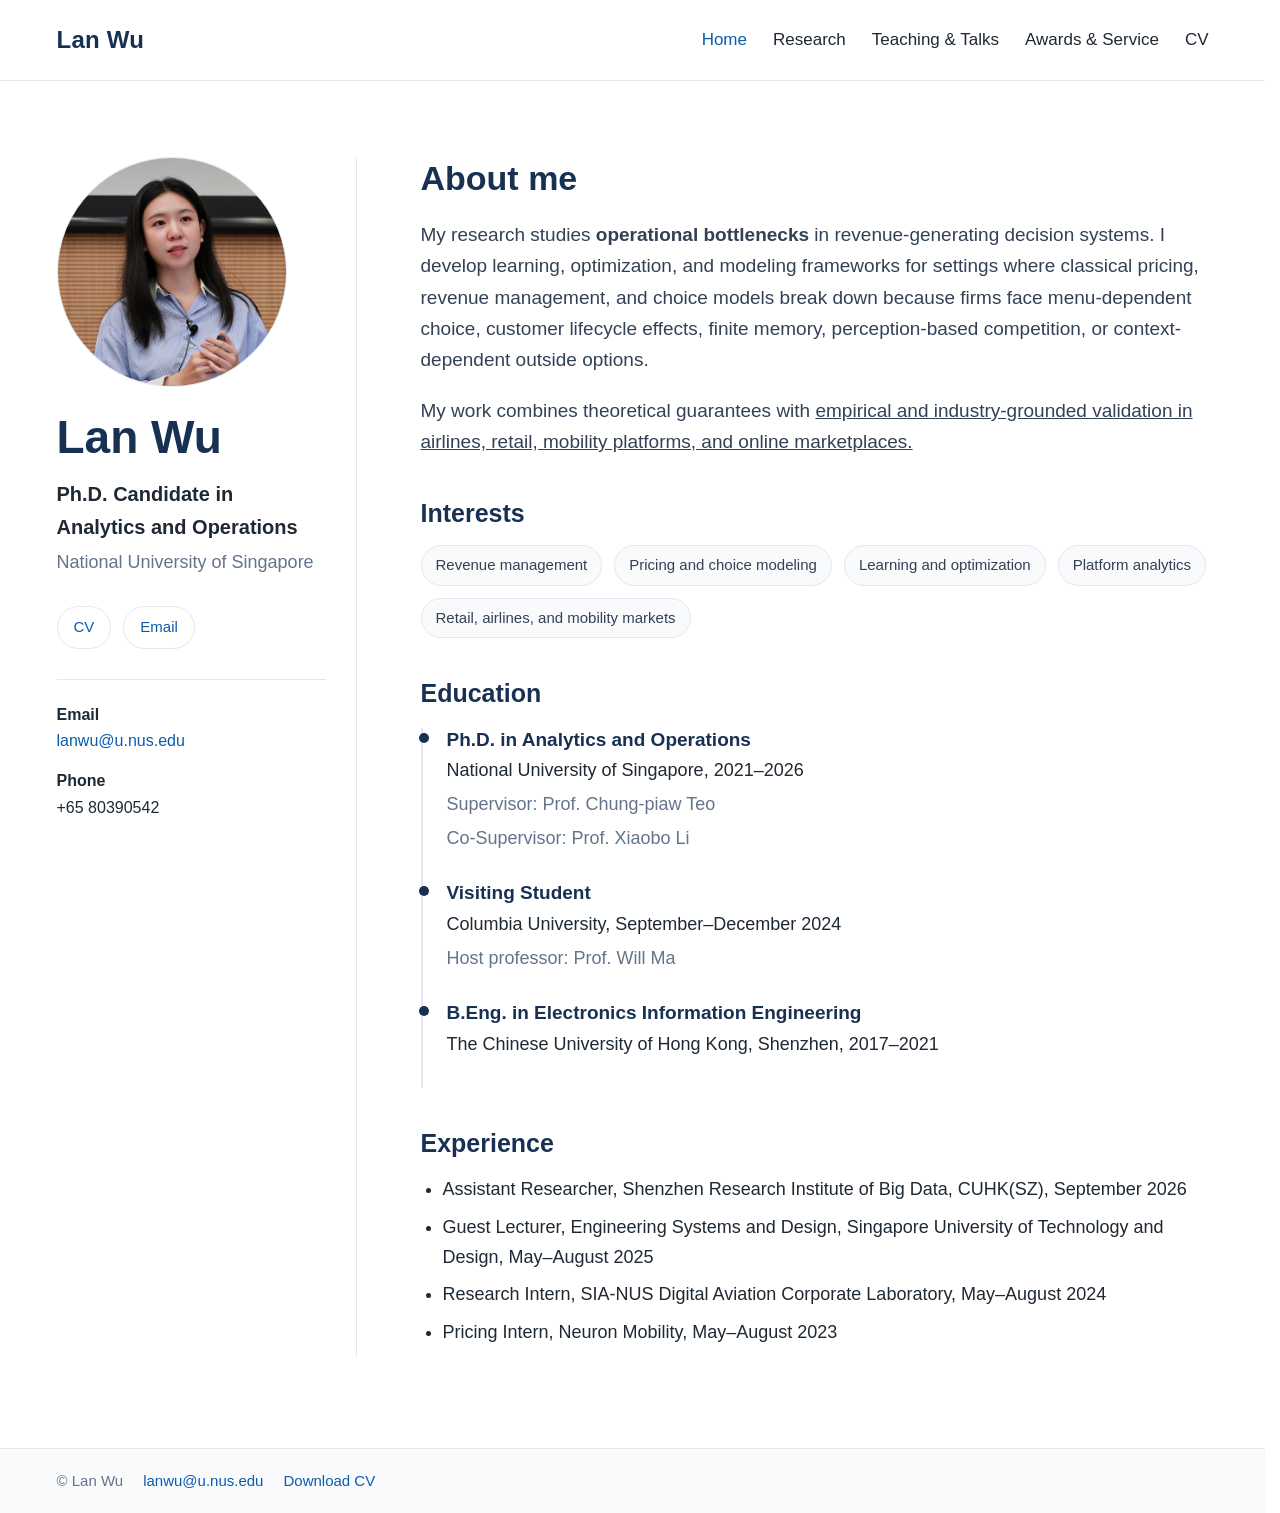
==== index.html @ 35bc18ba "Improve mobile layout" ====
<!doctype html>
<html lang="en">
<head>
  <meta charset="utf-8">
  <meta name="viewport" content="width=device-width, initial-scale=1">
  <meta name="description" content="Lan Wu — Ph.D. Candidate in Analytics and Operations at the National University of Singapore.">
  <title>Lan Wu</title>
  <link rel="stylesheet" href="style.css?v=20260703-mobile">
</head>
<body>
  <header class="site-header">
    <nav class="nav" aria-label="Primary navigation">
      <a class="brand" href="index.html">Lan Wu</a>
      <div class="nav-links">
        <a class="active" aria-current="page" href="index.html">Home</a>
        <a  href="research.html">Research</a>
        <a  href="teaching.html">Teaching &amp; Talks</a>
        <a  href="awards.html">Awards &amp; Service</a>
        <a href="Lan_Wu_CV.pdf">CV</a>
      </div>
    </nav>
  </header>

  <main class="container home-layout">
    <aside class="profile-panel" aria-label="Profile summary">
      <img class="avatar" src="Head.png" alt="Portrait of Lan Wu">
      <h1>Lan Wu</h1>
      <p class="role">Ph.D. Candidate in Analytics and Operations</p>
      <p class="affiliation">National University of Singapore</p>
      <div class="button-row">
        <a class="button" href="Lan_Wu_CV.pdf">CV</a>
        <a class="button" href="mailto:lanwu@u.nus.edu">Email</a>
      </div>
      <div class="contact-box">
        <p><strong>Email</strong><br><a href="mailto:lanwu@u.nus.edu">lanwu@u.nus.edu</a></p>
        <p><strong>Phone</strong><br>+65 80390542</p>
      </div>
    </aside>

    <section class="main-copy">
      <h2>About me</h2>
      <p>
        My research studies <strong>operational bottlenecks</strong> in revenue-generating decision systems. I develop learning,
        optimization, and modeling frameworks for settings where classical pricing, revenue management, and choice
        models break down because firms face menu-dependent choice, customer lifecycle effects, finite memory,
        perception-based competition, or context-dependent outside options.
      </p>
      <p>
        My work combines theoretical guarantees with <u>empirical and industry-grounded validation in airlines, retail,
        mobility platforms, and online marketplaces.</u>
      </p>

      <h3>Interests</h3>
      <ul class="pill-list">
        <li>Revenue management</li>
        <li>Pricing and choice modeling</li>
        <li>Learning and optimization</li>
        <li>Platform analytics</li>
        <li>Retail, airlines, and mobility markets</li>
      </ul>

      <h3>Education</h3>
      <div class="timeline">
        <article>
          <h4>Ph.D. in Analytics and Operations</h4>
          <p>National University of Singapore, 2021–2026</p>
          <p class="muted">Supervisor: Prof. Chung-piaw Teo</p>
          <p class="muted">Co-Supervisor: Prof. Xiaobo Li</p>
        </article>
        <article>
          <h4>Visiting Student</h4>
          <p>Columbia University, September–December 2024</p>
          <p class="muted">Host professor: Prof. Will Ma</p>
        </article>
        <article>
          <h4>B.Eng. in Electronics Information Engineering</h4>
          <p>The Chinese University of Hong Kong, Shenzhen, 2017–2021</p>
        </article>
      </div>

      <h3>Experience</h3>
      <ul class="clean-list">
        <li>Assistant Researcher, Shenzhen Research Institute of Big Data, CUHK(SZ), September 2026</li>
        <li>Guest Lecturer, Engineering Systems and Design, Singapore University of Technology and Design, May–August 2025</li>
        <li>Research Intern, SIA-NUS Digital Aviation Corporate Laboratory, May–August 2024</li>
        <li>Pricing Intern, Neuron Mobility, May–August 2023</li>
      </ul>
    </section>
  </main>

  <footer class="footer">
    <div class="container footer-inner">
      <span>© Lan Wu</span>
      <span><a href="mailto:lanwu@u.nus.edu">lanwu@u.nus.edu</a></span>
      <span><a href="Lan_Wu_CV.pdf">Download CV</a></span>
    </div>
  </footer>
</body>
</html>
---- style.css ----
:root {
  --bg: #ffffff;
  --ink: #1f2933;
  --muted: #64748b;
  --line: #e2e8f0;
  --soft: #f8fafc;
  --accent: #183153;
  --link: #0b5cad;
  --link-hover: #083f77;
  --paper-link: var(--ink);
  --paper-link-hover: var(--ink);
  --page-max: 1240px;
  --page-padding: 44px;
  --profile-width: 300px;
  --layout-gap: 64px;
}

* { box-sizing: border-box; }

html {
  scroll-behavior: smooth;
  overflow-y: scroll;
  scrollbar-gutter: stable;
  -webkit-text-size-adjust: 100%;
}

body {
  margin: 0;
  font-family: -apple-system, BlinkMacSystemFont, "Segoe UI", Roboto, Arial, sans-serif;
  font-size: 18px;
  line-height: 1.65;
  color: var(--ink);
  background: var(--bg);
}

img { max-width: 100%; }

a { color: var(--link); text-decoration: none; }
a:hover { color: var(--link-hover); text-decoration: underline; }

.site-header {
  border-bottom: 1px solid var(--line);
  background: rgba(255, 255, 255, 0.96);
  position: sticky;
  top: 0;
  z-index: 10;
}

.container {
  width: 100%;
  max-width: var(--page-max);
  margin: 0 auto;
  padding: 0 var(--page-padding);
}

.nav {
  width: 100%;
  max-width: var(--page-max);
  margin: 0 auto;
  padding: 20px var(--page-padding);
  display: flex;
  align-items: center;
  justify-content: space-between;
  gap: 28px;
}

.brand {
  color: var(--accent);
  font-weight: 700;
  font-size: 24px;
  letter-spacing: 0.01em;
}

.nav-links {
  display: flex;
  align-items: center;
  gap: 26px;
  flex-wrap: wrap;
  font-size: 17px;
}

.nav-links a { color: var(--ink); }
.nav-links a.active,
.nav-links a:hover { color: var(--link); }

.home-layout {
  width: 100%;
  display: grid;
  grid-template-columns: var(--profile-width) minmax(0, 1fr);
  gap: var(--layout-gap);
  padding-top: 76px;
  padding-bottom: 92px;
}

.profile-panel {
  border-right: 1px solid var(--line);
  padding-right: 30px;
}

.avatar {
  width: 230px;
  height: 230px;
  border-radius: 50%;
  display: block;
  object-fit: cover;
  object-position: center;
  border: 1px solid var(--line);
  margin-bottom: 22px;
}

h1, h2, h3, h4 { line-height: 1.25; color: var(--accent); }

h1 { margin: 0 0 12px; font-size: 46px; }
h2 { margin: 0 0 20px; font-size: 34px; }
h3 { margin: 40px 0 16px; font-size: 25px; }
h4 { margin: 0 0 5px; font-size: 19px; }

.role {
  margin: 0 0 4px;
  font-size: 20px;
  font-weight: 600;
}

.affiliation,
.small-note,
.muted,
.authors { color: var(--muted); }
.affiliation, .small-note { margin: 4px 0; }

.button-row {
  display: flex;
  flex-wrap: wrap;
  gap: 12px;
  margin: 28px 0;
}

.button {
  display: inline-flex;
  border: 1px solid var(--line);
  border-radius: 999px;
  padding: 8px 16px;
  font-size: 15px;
  color: var(--link);
  background: white;
}

.button:hover { background: var(--soft); text-decoration: none; }

.contact-box {
  margin-top: 30px;
  padding-top: 22px;
  border-top: 1px solid var(--line);
  font-size: 16px;
}
.contact-box p { margin: 0 0 14px; }

.main-copy > p {
  font-size: 19px;
  color: #334155;
  max-width: none;
}

.pill-list {
  list-style: none;
  display: flex;
  flex-wrap: wrap;
  gap: 12px;
  padding: 0;
  margin: 0;
}

.pill-list li {
  border: 1px solid var(--line);
  background: var(--soft);
  color: #334155;
  border-radius: 999px;
  padding: 7px 14px;
  font-size: 15px;
}

.timeline {
  border-left: 2px solid var(--line);
  margin-top: 18px;
  padding-left: 24px;
}

.timeline article {
  position: relative;
  padding-bottom: 24px;
}
.timeline article::before {
  content: "";
  width: 10px;
  height: 10px;
  border-radius: 50%;
  background: var(--accent);
  position: absolute;
  left: -28px;
  top: 5px;
}
.timeline p { margin: 4px 0; }

.clean-list {
  margin: 0;
  padding-left: 22px;
}
.clean-list li { margin: 8px 0; }
.two-column { columns: 2; column-gap: 52px; }
.two-column li { break-inside: avoid; }

.page-layout {
  width: 100%;
  padding-top: 76px;
  padding-bottom: 92px;
}

.page-title {
  width: 100%;
  border-bottom: 1px solid var(--line);
  margin-bottom: 38px;
  padding-bottom: 26px;
}
.page-title h1 { font-size: 46px; }
.page-title p { color: var(--muted); margin: 0; font-size: 19px; }

.content-section {
  width: 100%;
  border-bottom: 1px solid var(--line);
  padding: 16px 0 36px;
}
.content-section:last-child { border-bottom: 0; }

.publication {
  padding: 20px 0;
  border-top: 1px solid var(--line);
}
.publication:first-of-type { border-top: 0; }
.publication h3 { margin: 0 0 8px; font-size: 22px; color: var(--ink); }
.publication h3 > a:not(.button) {
  color: var(--paper-link);
}
.publication h3 > a:not(.button):hover {
  color: var(--paper-link-hover);
}
.publication-title {
  display: flex;
  align-items: center;
  flex-wrap: wrap;
  gap: 10px;
}
.publication-title > a:not(.button) {
  min-width: 0;
  overflow-wrap: anywhere;
}
.publication-button {
  padding: 5px 12px;
  font-size: 14px;
  line-height: 1.2;
}
.publication p { margin: 4px 0; }

.footer {
  border-top: 1px solid var(--line);
  background: var(--soft);
  color: var(--muted);
  font-size: 15px;
}
.footer-inner {
  padding-top: 20px;
  padding-bottom: 20px;
  display: flex;
  gap: 20px;
  flex-wrap: wrap;
}

@media (max-width: 780px) {
  :root {
    --page-padding: 24px;
    --layout-gap: 34px;
  }
  body { font-size: 16px; }
  .site-header { position: static; }
  .nav {
    align-items: flex-start;
    flex-direction: column;
    gap: 12px;
    padding-top: 16px;
    padding-bottom: 16px;
  }
  .brand { font-size: 22px; }
  .nav-links {
    width: 100%;
    gap: 8px 16px;
    font-size: 15px;
  }
  .nav-links a {
    line-height: 1.35;
    padding: 2px 0;
  }
  .home-layout {
    grid-template-columns: 1fr;
    gap: var(--layout-gap);
    padding-top: 38px;
    padding-bottom: 54px;
  }
  .profile-panel {
    border-right: 0;
    border-bottom: 1px solid var(--line);
    padding: 0 0 30px;
  }
  .avatar {
    width: 180px;
    height: 180px;
  }
  h1 { font-size: 33px; }
  h2 { font-size: 25px; }
  h3 { margin-top: 32px; font-size: 21px; }
  h4 { font-size: 17px; }
  .role,
  .main-copy > p,
  .page-title p { font-size: 17px; }
  .button-row { margin: 22px 0; }
  .contact-box { margin-top: 22px; font-size: 15px; }
  .page-layout {
    padding-top: 38px;
    padding-bottom: 54px;
  }
  .page-title {
    margin-bottom: 26px;
    padding-bottom: 20px;
  }
  .page-title h1 { font-size: 33px; }
  .content-section { padding: 10px 0 28px; }
  .publication { padding: 16px 0; }
  .publication h3 { font-size: 19px; }
  .two-column { columns: 1; }
  .footer-inner { gap: 10px 18px; }
}

@media (max-width: 480px) {
  :root { --page-padding: 18px; }
  body { font-size: 15.5px; }
  .nav-links {
    gap: 6px 12px;
    font-size: 14px;
  }
  .avatar {
    width: 150px;
    height: 150px;
  }
  h1,
  .page-title h1 { font-size: 30px; }
  h2 { font-size: 23px; }
  h3 { font-size: 20px; }
  .role,
  .main-copy > p,
  .page-title p { font-size: 16px; }
  .pill-list { gap: 8px; }
  .pill-list li {
    padding: 6px 10px;
    font-size: 14px;
  }
  .timeline { padding-left: 20px; }
  .timeline article::before { left: -26px; }
  .clean-list { padding-left: 19px; }
  .button {
    padding: 7px 13px;
    font-size: 14px;
  }
}
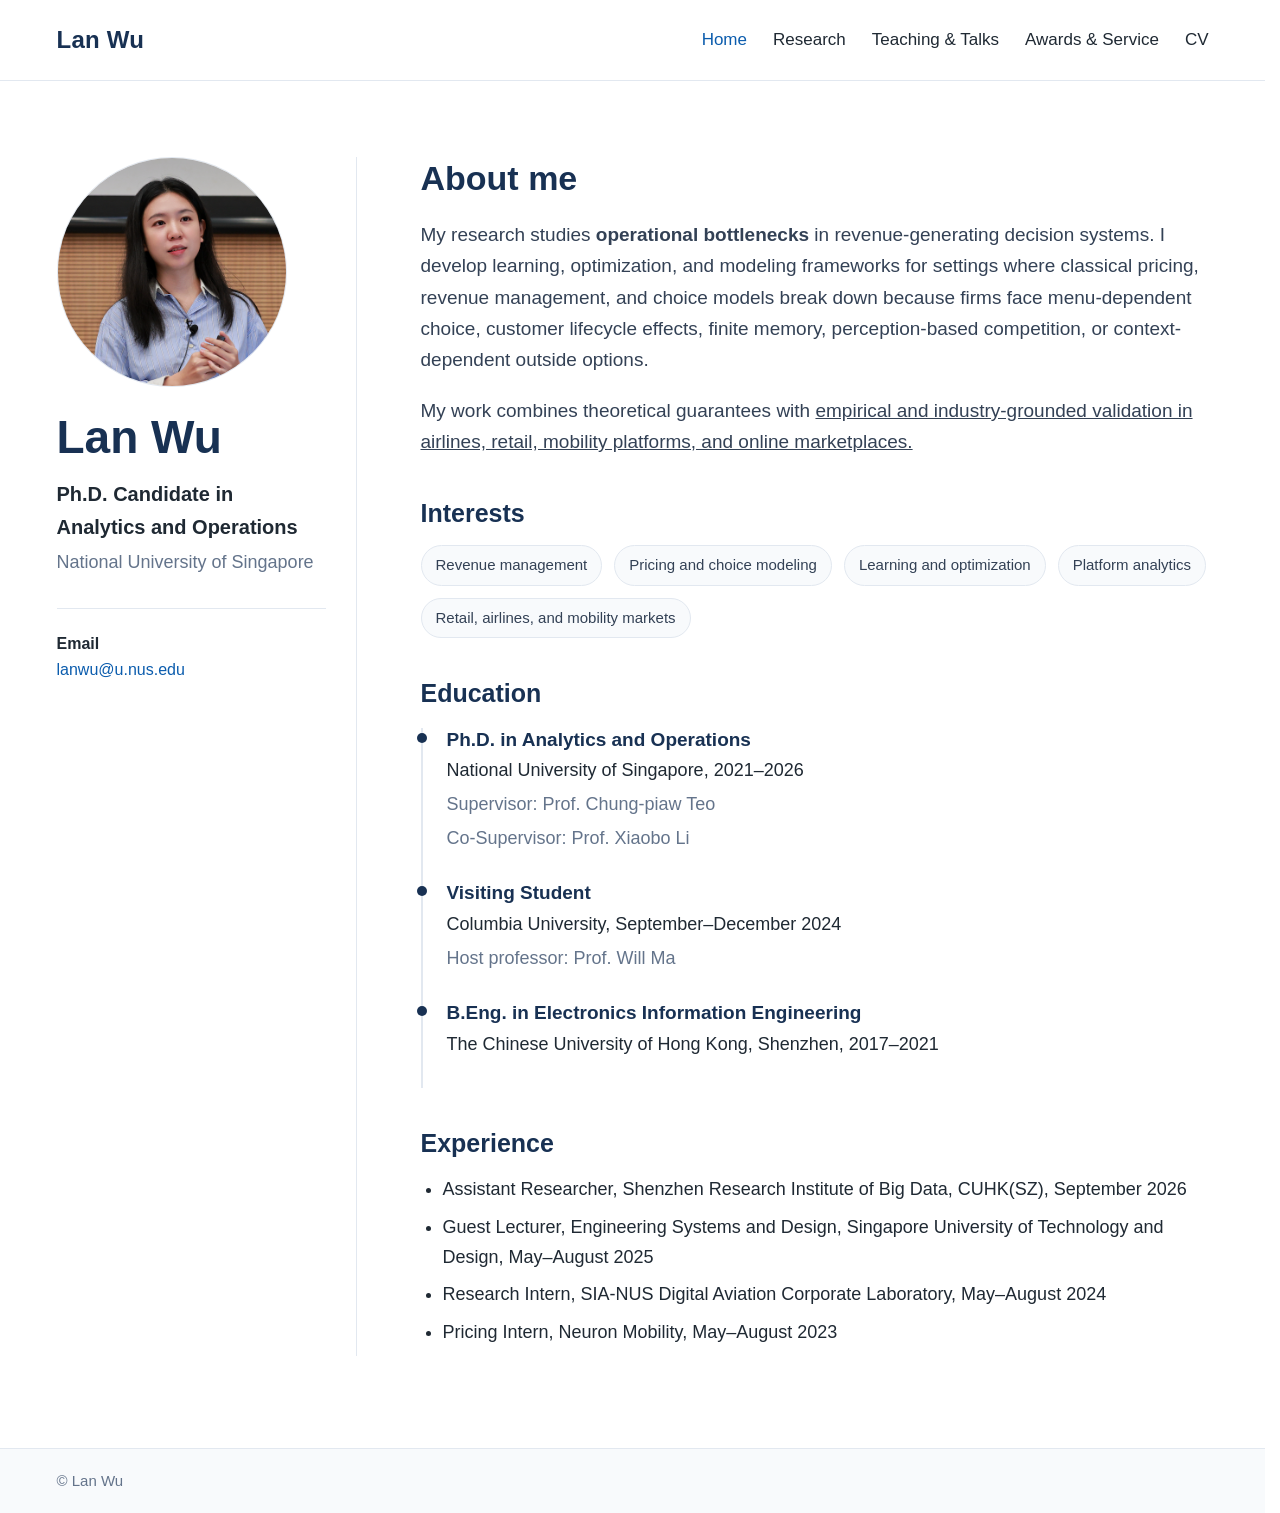
==== commit 5b9aec78: "Revise site layout and embedded CV" ====
--- a/index.html
+++ b/index.html
@@ -5,7 +5,7 @@
   <meta name="viewport" content="width=device-width, initial-scale=1">
   <meta name="description" content="Lan Wu — Ph.D. Candidate in Analytics and Operations at the National University of Singapore.">
   <title>Lan Wu</title>
-  <link rel="stylesheet" href="style.css?v=20260703-mobile">
+  <link rel="stylesheet" href="style.css?v=20260703-revise">
 </head>
 <body>
   <header class="site-header">
@@ -16,7 +16,7 @@
         <a  href="research.html">Research</a>
         <a  href="teaching.html">Teaching &amp; Talks</a>
         <a  href="awards.html">Awards &amp; Service</a>
-        <a href="Lan_Wu_CV.pdf">CV</a>
+        <a href="cv.html">CV</a>
       </div>
     </nav>
   </header>
@@ -27,13 +27,8 @@
       <h1>Lan Wu</h1>
       <p class="role">Ph.D. Candidate in Analytics and Operations</p>
       <p class="affiliation">National University of Singapore</p>
-      <div class="button-row">
-        <a class="button" href="Lan_Wu_CV.pdf">CV</a>
-        <a class="button" href="mailto:lanwu@u.nus.edu">Email</a>
-      </div>
       <div class="contact-box">
         <p><strong>Email</strong><br><a href="mailto:lanwu@u.nus.edu">lanwu@u.nus.edu</a></p>
-        <p><strong>Phone</strong><br>+65 80390542</p>
       </div>
     </aside>
 
@@ -91,8 +86,6 @@
   <footer class="footer">
     <div class="container footer-inner">
       <span>© Lan Wu</span>
-      <span><a href="mailto:lanwu@u.nus.edu">lanwu@u.nus.edu</a></span>
-      <span><a href="Lan_Wu_CV.pdf">Download CV</a></span>
     </div>
   </footer>
 </body>
--- a/style.css
+++ b/style.css
@@ -127,13 +127,6 @@
 .authors { color: var(--muted); }
 .affiliation, .small-note { margin: 4px 0; }
 
-.button-row {
-  display: flex;
-  flex-wrap: wrap;
-  gap: 12px;
-  margin: 28px 0;
-}
-
 .button {
   display: inline-flex;
   border: 1px solid var(--line);
@@ -179,9 +172,12 @@
 }
 
 .timeline {
-  border-left: 2px solid var(--line);
+  --timeline-line: 2px;
+  --timeline-dot: 10px;
+  --timeline-padding: 24px;
+  border-left: var(--timeline-line) solid var(--line);
   margin-top: 18px;
-  padding-left: 24px;
+  padding-left: var(--timeline-padding);
 }
 
 .timeline article {
@@ -195,7 +191,7 @@
   border-radius: 50%;
   background: var(--accent);
   position: absolute;
-  left: -28px;
+  left: calc((var(--timeline-padding) * -1) - (var(--timeline-dot) / 2) - (var(--timeline-line) / 2));
   top: 5px;
 }
 .timeline p { margin: 4px 0; }
@@ -217,29 +213,31 @@
 .page-title {
   width: 100%;
   border-bottom: 1px solid var(--line);
-  margin-bottom: 38px;
-  padding-bottom: 26px;
+  margin-bottom: 0;
+  padding-bottom: 30px;
 }
 .page-title h1 { font-size: 46px; }
-.page-title p { color: var(--muted); margin: 0; font-size: 19px; }
 
 .content-section {
   width: 100%;
   border-bottom: 1px solid var(--line);
-  padding: 16px 0 36px;
+  padding: 30px 0;
 }
 .content-section:last-child { border-bottom: 0; }
 
-.publication {
-  padding: 20px 0;
-  border-top: 1px solid var(--line);
-}
-.publication:first-of-type { border-top: 0; }
-.publication h3 { margin: 0 0 8px; font-size: 22px; color: var(--ink); }
-.publication h3 > a:not(.button) {
+.publication-list {
+  margin: 0;
+  padding-left: 22px;
+}
+.publication-list li {
+  margin: 16px 0;
+  padding-left: 4px;
+}
+.publication-list h3 { margin: 0 0 8px; font-size: 22px; color: var(--ink); }
+.publication-list h3 > a:not(.button) {
   color: var(--paper-link);
 }
-.publication h3 > a:not(.button):hover {
+.publication-list h3 > a:not(.button):hover {
   color: var(--paper-link-hover);
 }
 .publication-title {
@@ -257,7 +255,25 @@
   font-size: 14px;
   line-height: 1.2;
 }
-.publication p { margin: 4px 0; }
+.publication-list p { margin: 4px 0; }
+
+.cv-section {
+  padding-bottom: 0;
+}
+
+.cv-frame {
+  width: 100%;
+  height: 78vh;
+  min-height: 720px;
+  display: block;
+  border: 1px solid var(--line);
+  background: var(--soft);
+}
+
+.cv-fallback {
+  margin: 20px;
+  color: var(--muted);
+}
 
 .footer {
   border-top: 1px solid var(--line);
@@ -317,22 +333,24 @@
   h3 { margin-top: 32px; font-size: 21px; }
   h4 { font-size: 17px; }
   .role,
-  .main-copy > p,
-  .page-title p { font-size: 17px; }
-  .button-row { margin: 22px 0; }
+  .main-copy > p { font-size: 17px; }
   .contact-box { margin-top: 22px; font-size: 15px; }
   .page-layout {
     padding-top: 38px;
     padding-bottom: 54px;
   }
   .page-title {
-    margin-bottom: 26px;
-    padding-bottom: 20px;
+    margin-bottom: 0;
+    padding-bottom: 24px;
   }
   .page-title h1 { font-size: 33px; }
-  .content-section { padding: 10px 0 28px; }
-  .publication { padding: 16px 0; }
-  .publication h3 { font-size: 19px; }
+  .content-section { padding: 24px 0; }
+  .publication-list li { margin: 14px 0; }
+  .publication-list h3 { font-size: 19px; }
+  .cv-frame {
+    height: 72vh;
+    min-height: 560px;
+  }
   .two-column { columns: 1; }
   .footer-inner { gap: 10px 18px; }
 }
@@ -353,15 +371,13 @@
   h2 { font-size: 23px; }
   h3 { font-size: 20px; }
   .role,
-  .main-copy > p,
-  .page-title p { font-size: 16px; }
+  .main-copy > p { font-size: 16px; }
   .pill-list { gap: 8px; }
   .pill-list li {
     padding: 6px 10px;
     font-size: 14px;
   }
-  .timeline { padding-left: 20px; }
-  .timeline article::before { left: -26px; }
+  .timeline { --timeline-padding: 20px; }
   .clean-list { padding-left: 19px; }
   .button {
     padding: 7px 13px;
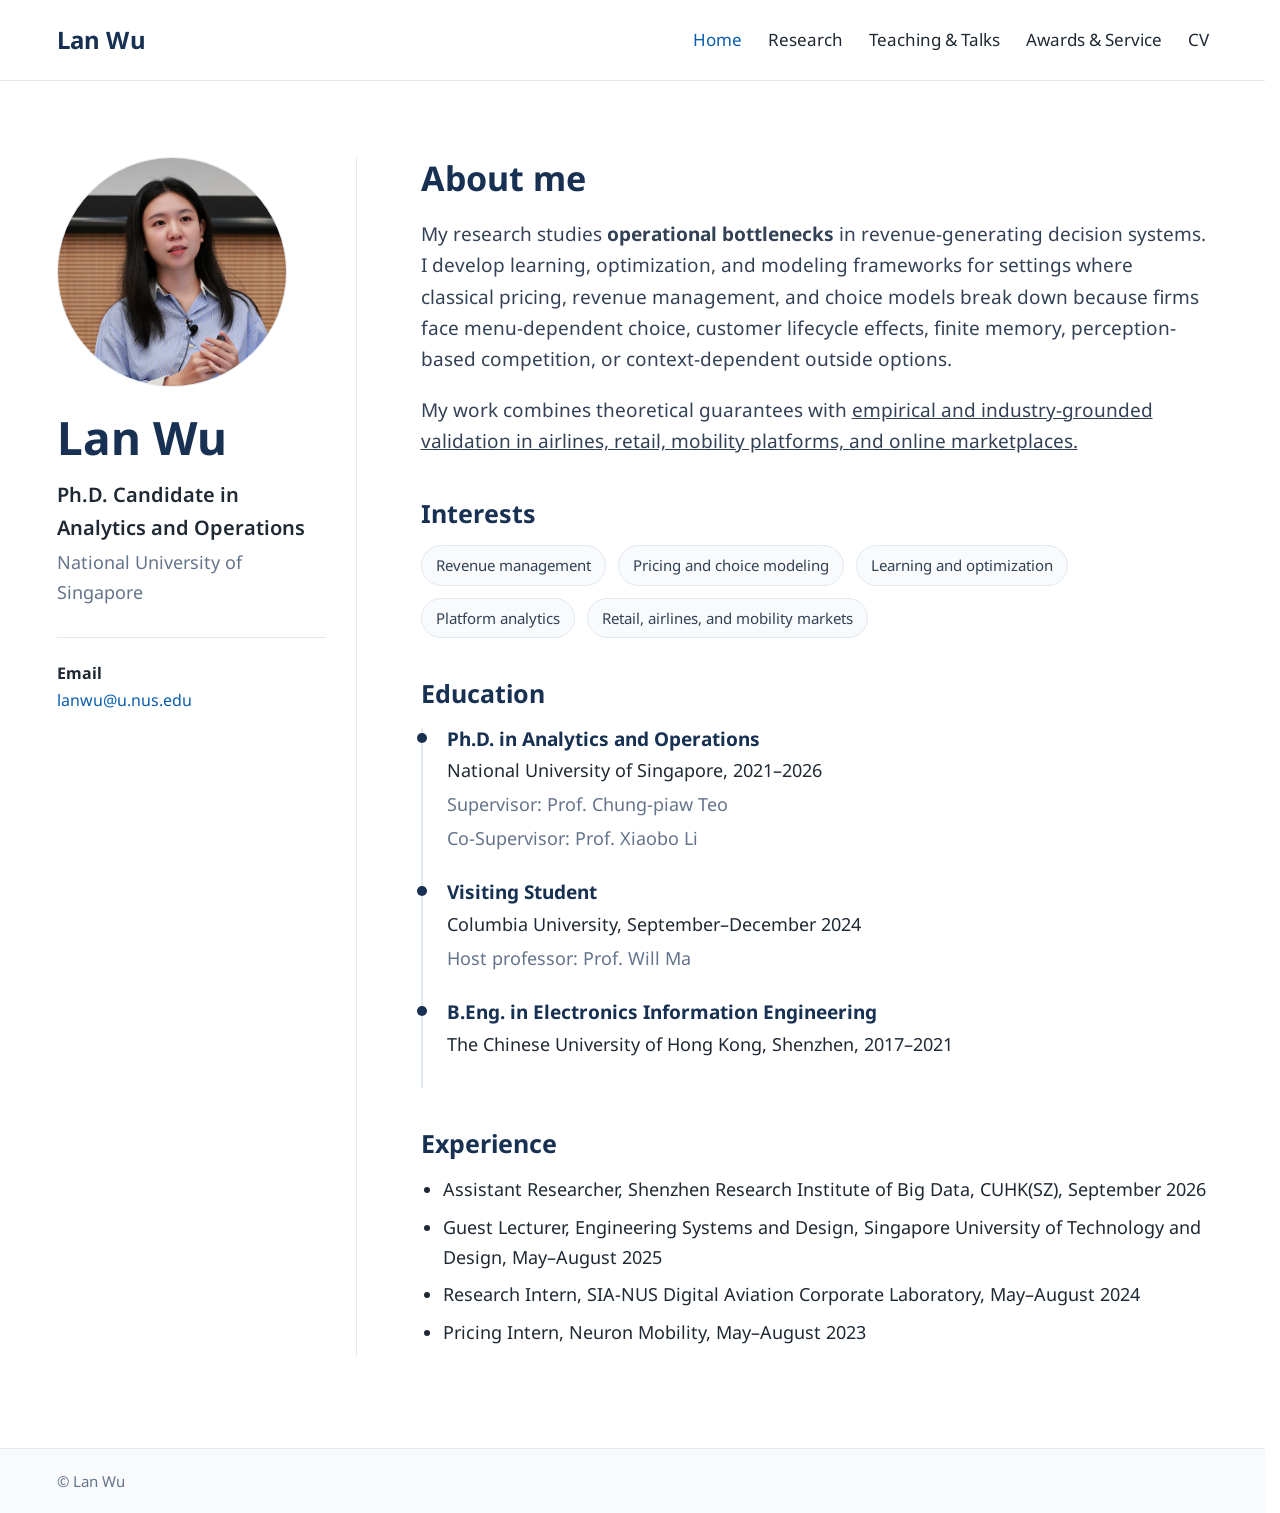
==== commit 65979de6: "Use Noto Sans typography" ====
--- a/index.html
+++ b/index.html
@@ -5,7 +5,7 @@
   <meta name="viewport" content="width=device-width, initial-scale=1">
   <meta name="description" content="Lan Wu — Ph.D. Candidate in Analytics and Operations at the National University of Singapore.">
   <title>Lan Wu</title>
-  <link rel="stylesheet" href="style.css?v=20260703-revise">
+  <link rel="stylesheet" href="style.css?v=20260703-noto">
 </head>
 <body>
   <header class="site-header">
--- a/style.css
+++ b/style.css
@@ -1,3 +1,5 @@
+@import url("https://fonts.googleapis.com/css2?family=Noto+Sans:wght@400;500;600;700&display=swap");
+
 :root {
   --bg: #ffffff;
   --ink: #1f2933;
@@ -26,7 +28,7 @@
 
 body {
   margin: 0;
-  font-family: -apple-system, BlinkMacSystemFont, "Segoe UI", Roboto, Arial, sans-serif;
+  font-family: "Noto Sans", Helvetica, Arial, sans-serif;
   font-size: 18px;
   line-height: 1.65;
   color: var(--ink);
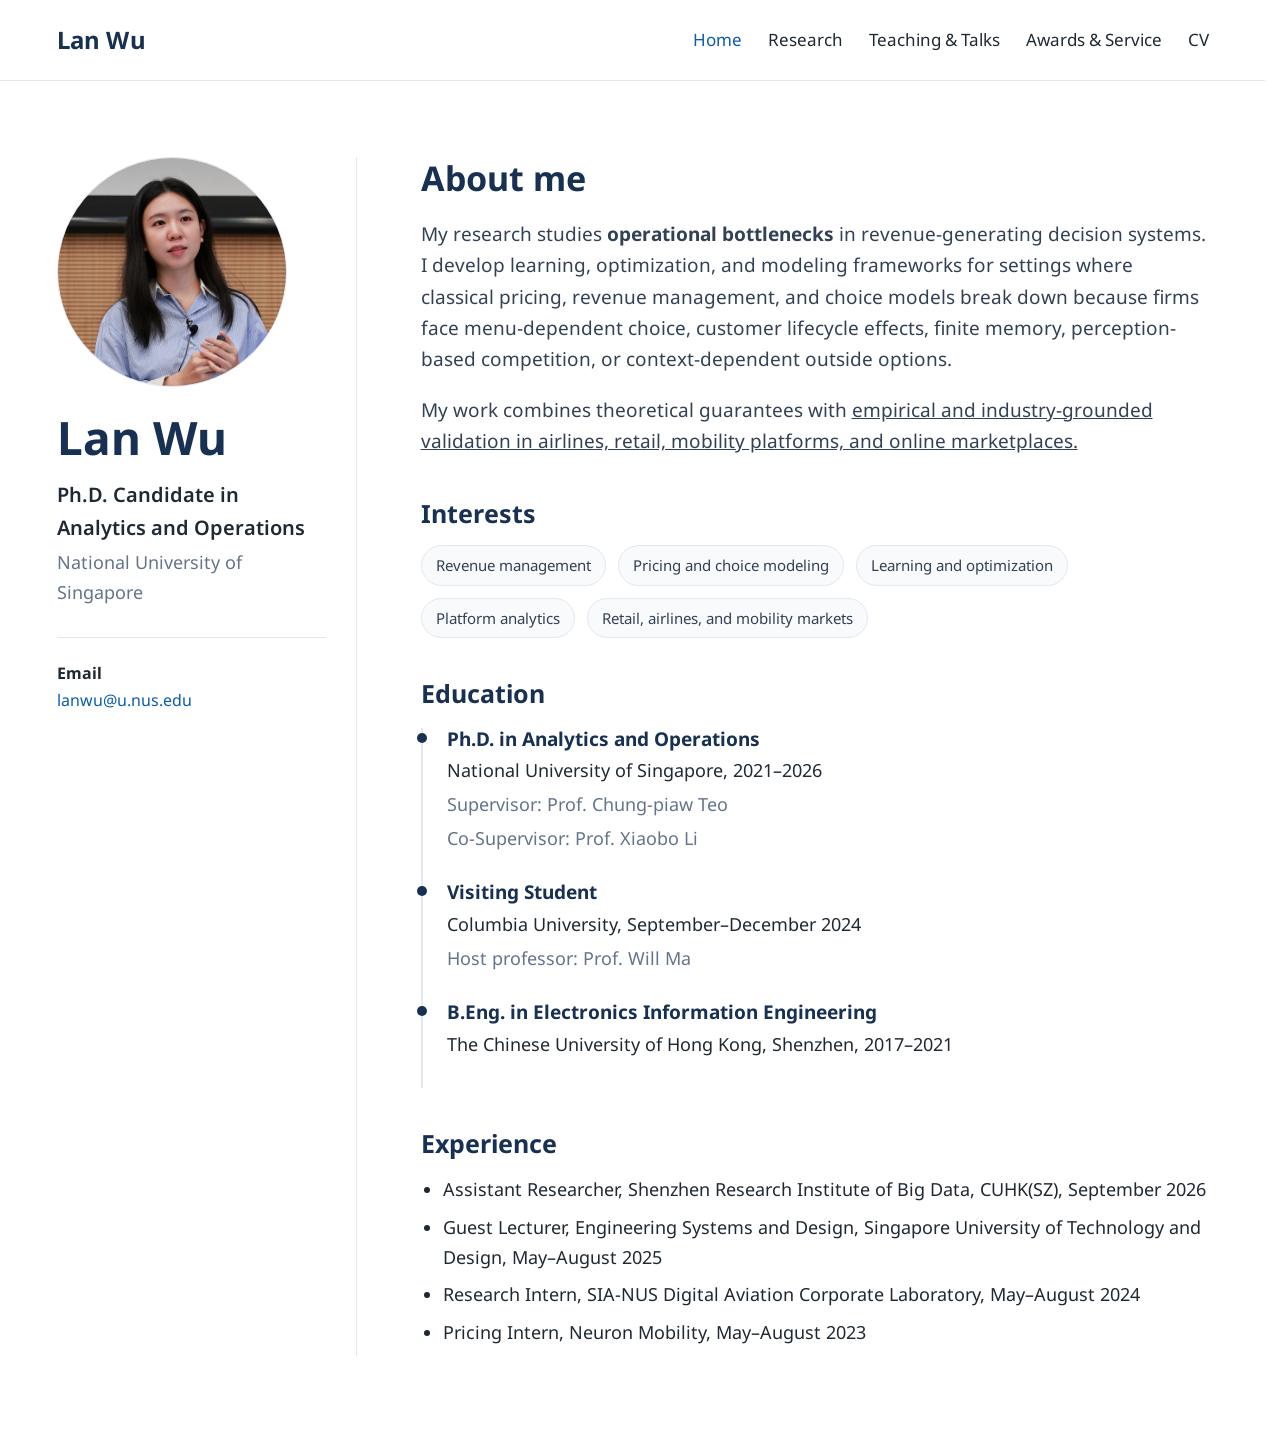
==== commit 841efea8: "Remove page footers" ====
--- a/index.html
+++ b/index.html
@@ -5,7 +5,7 @@
   <meta name="viewport" content="width=device-width, initial-scale=1">
   <meta name="description" content="Lan Wu — Ph.D. Candidate in Analytics and Operations at the National University of Singapore.">
   <title>Lan Wu</title>
-  <link rel="stylesheet" href="style.css?v=20260703-noto">
+  <link rel="stylesheet" href="style.css?v=20260704-nofooter">
 </head>
 <body>
   <header class="site-header">
@@ -82,11 +82,5 @@
       </ul>
     </section>
   </main>
-
-  <footer class="footer">
-    <div class="container footer-inner">
-      <span>© Lan Wu</span>
-    </div>
-  </footer>
 </body>
 </html>
--- a/style.css
+++ b/style.css
@@ -28,6 +28,10 @@
 
 body {
   margin: 0;
+  min-height: 100vh;
+  min-height: 100svh;
+  display: flex;
+  flex-direction: column;
   font-family: "Noto Sans", Helvetica, Arial, sans-serif;
   font-size: 18px;
   line-height: 1.65;
@@ -36,6 +40,10 @@
 }
 
 img { max-width: 100%; }
+
+main {
+  flex: 1 0 auto;
+}
 
 a { color: var(--link); text-decoration: none; }
 a:hover { color: var(--link-hover); text-decoration: underline; }
@@ -46,6 +54,7 @@
   position: sticky;
   top: 0;
   z-index: 10;
+  flex-shrink: 0;
 }
 
 .container {
@@ -275,20 +284,6 @@
 .cv-fallback {
   margin: 20px;
   color: var(--muted);
-}
-
-.footer {
-  border-top: 1px solid var(--line);
-  background: var(--soft);
-  color: var(--muted);
-  font-size: 15px;
-}
-.footer-inner {
-  padding-top: 20px;
-  padding-bottom: 20px;
-  display: flex;
-  gap: 20px;
-  flex-wrap: wrap;
 }
 
 @media (max-width: 780px) {
@@ -354,7 +349,6 @@
     min-height: 560px;
   }
   .two-column { columns: 1; }
-  .footer-inner { gap: 10px 18px; }
 }
 
 @media (max-width: 480px) {
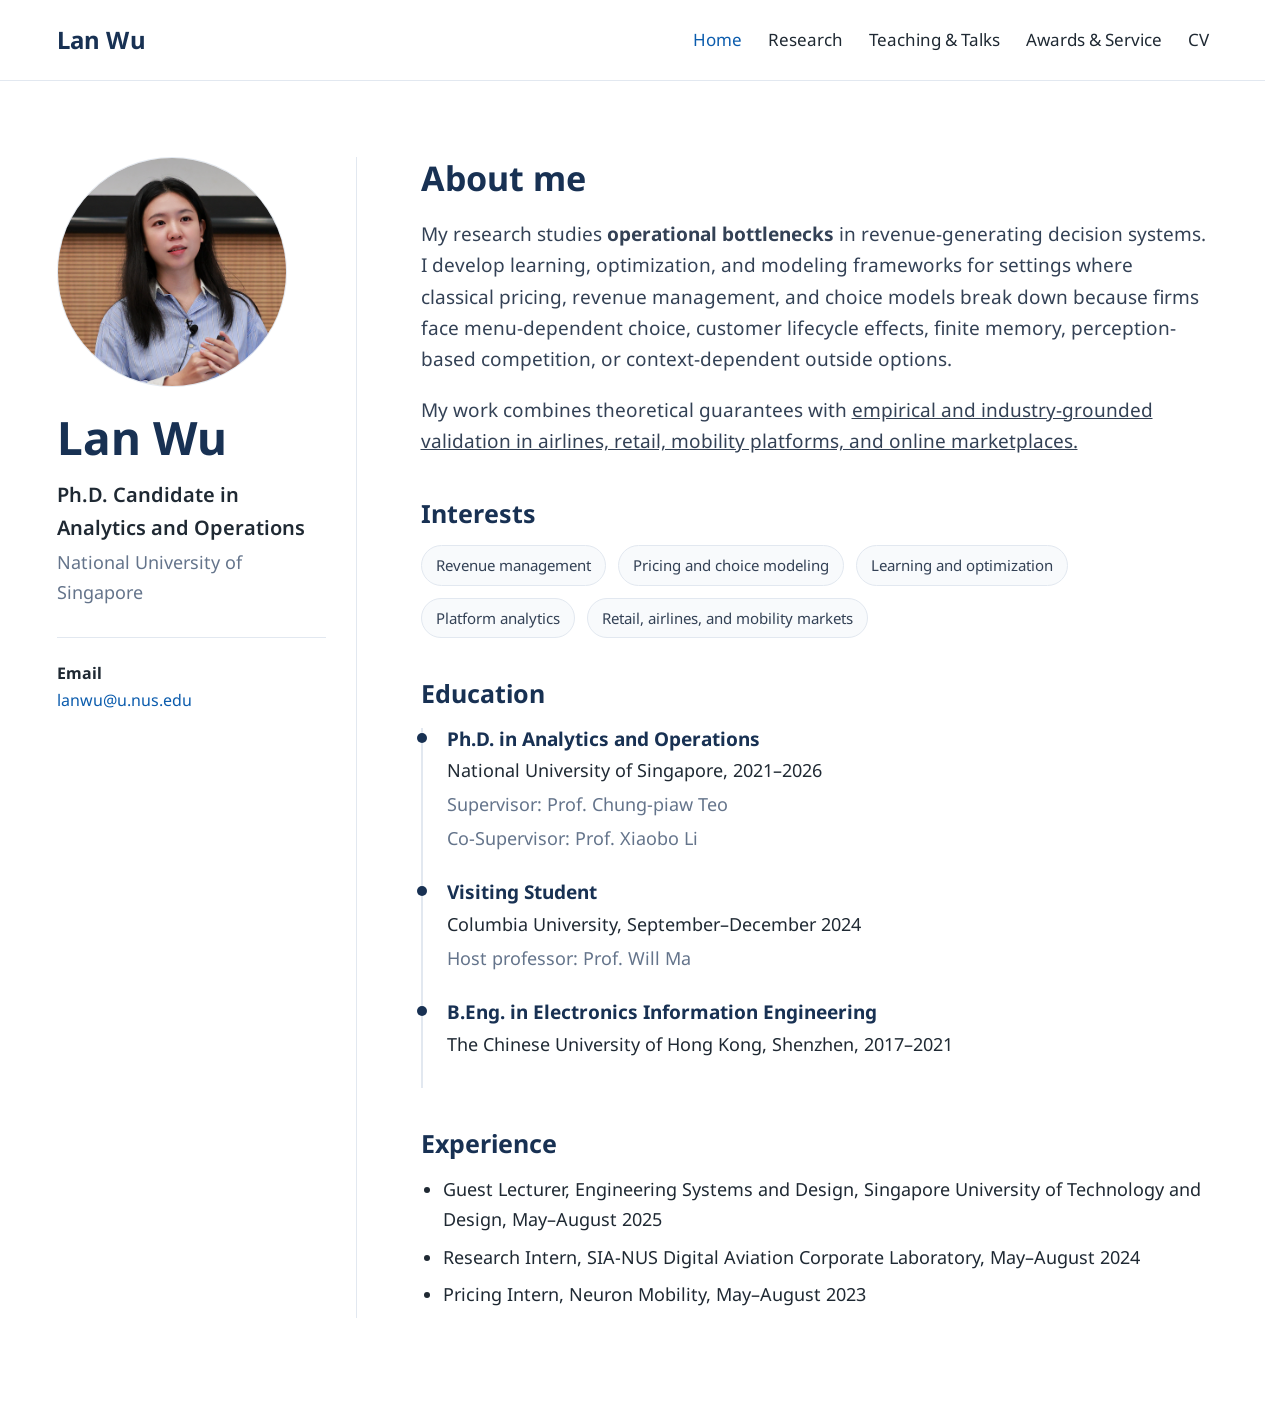
==== commit 2eacc14d: "Update website experience" ====
--- a/index.html
+++ b/index.html
@@ -5,6 +5,7 @@
   <meta name="viewport" content="width=device-width, initial-scale=1">
   <meta name="description" content="Lan Wu — Ph.D. Candidate in Analytics and Operations at the National University of Singapore.">
   <title>Lan Wu</title>
+  <link rel="icon" href="favicon.svg" type="image/svg+xml">
   <link rel="stylesheet" href="style.css?v=20260704-nofooter">
 </head>
 <body>
@@ -75,7 +76,7 @@
 
       <h3>Experience</h3>
       <ul class="clean-list">
-        <li>Assistant Researcher, Shenzhen Research Institute of Big Data, CUHK(SZ), September 2026</li>
+        <!-- <li>Assistant Researcher, Shenzhen Research Institute of Big Data, CUHK(SZ), September 2026</li> -->
         <li>Guest Lecturer, Engineering Systems and Design, Singapore University of Technology and Design, May–August 2025</li>
         <li>Research Intern, SIA-NUS Digital Aviation Corporate Laboratory, May–August 2024</li>
         <li>Pricing Intern, Neuron Mobility, May–August 2023</li>
